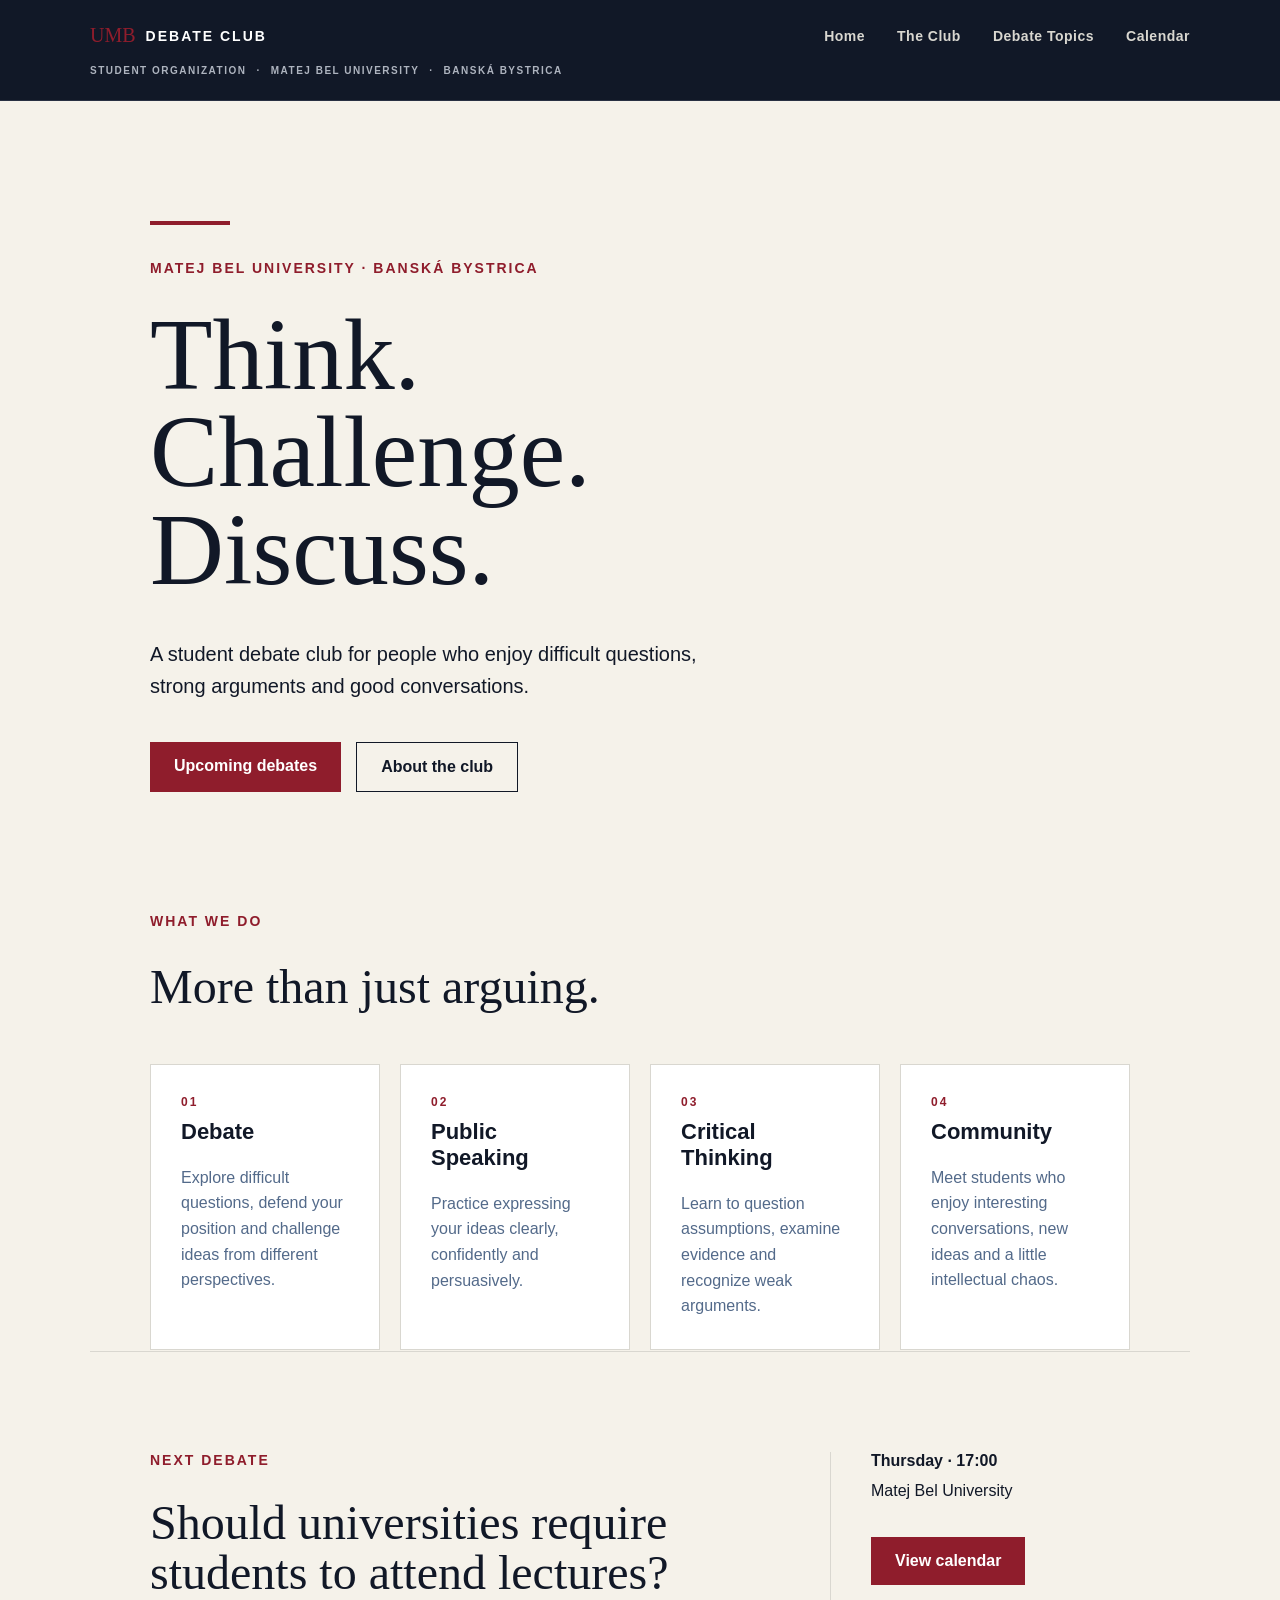
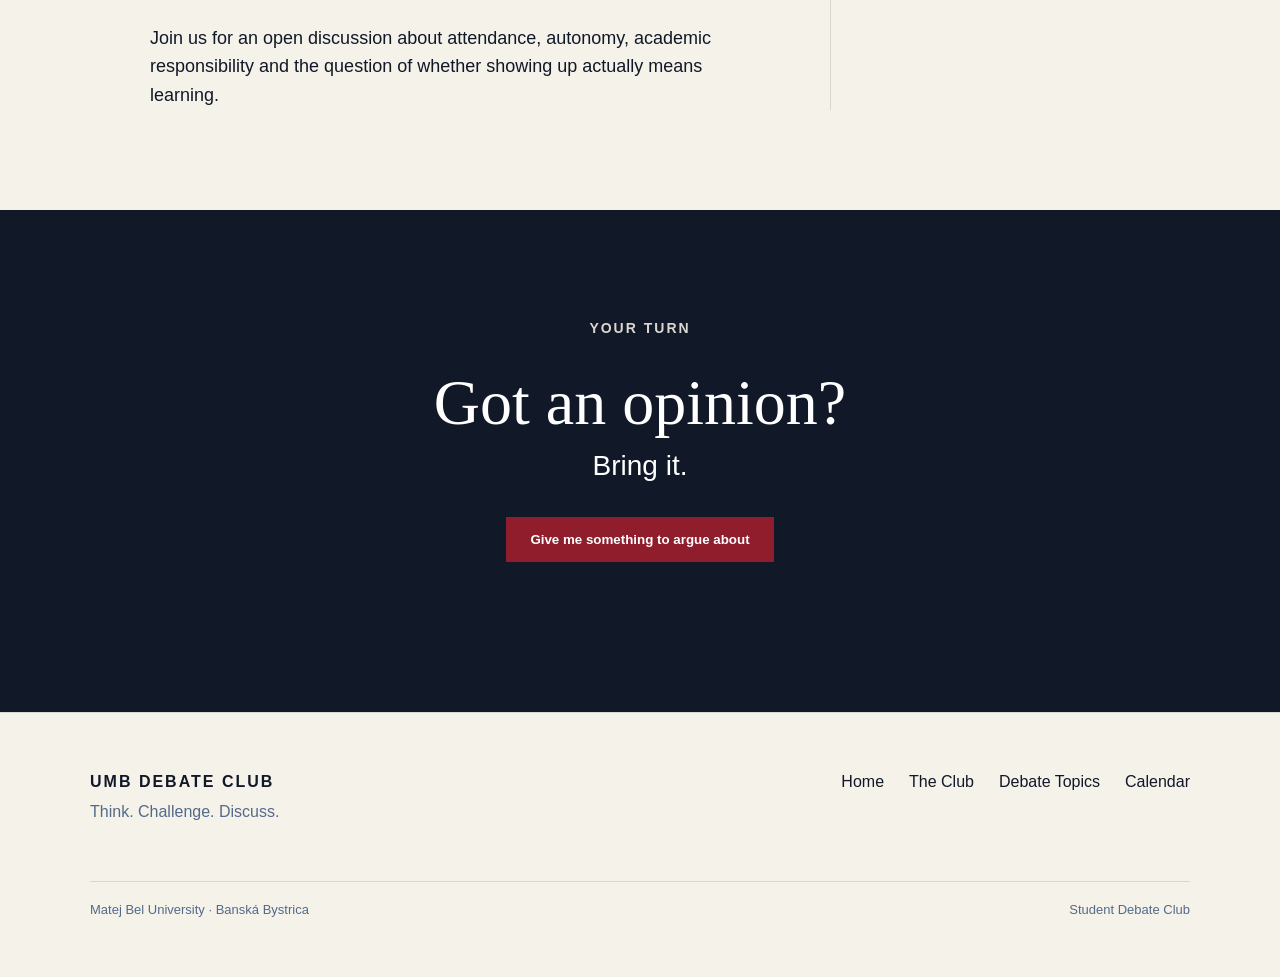
==== index.html @ 7904ed0a "Create UMB Debate Club website" ====
<!DOCTYPE html>
<html lang="en">
<head>
    <meta charset="UTF-8">
    <meta name="viewport" content="width=device-width, initial-scale=1.0">
    <title>UMB Debate Club</title>

    <link rel="stylesheet" href="./style.css">
</head>

<body>

<header>
    <nav>

        <a href="index.html" class="logo">
    <span>UMB</span>
    <strong>DEBATE CLUB</strong>
</a>

        <div class="nav-links">
            <a href="index.html">Home</a>
            <a href="club.html">The Club</a>
            <a href="topics.html">Debate Topics</a>
            <a href="calendar.html">Calendar</a>
        </div>

    </nav>

<div class="header-meta">
        <span>STUDENT ORGANIZATION</span>
        <span>·</span>
        <span>MATEJ BEL UNIVERSITY</span>
        <span>·</span>
        <span>BANSKÁ BYSTRICA</span>
    </div>

</header>


<main>

    <section class="hero">

        <p class="eyebrow">MATEJ BEL UNIVERSITY · BANSKÁ BYSTRICA</p>

        <h1>
            Think.<br>
            Challenge.<br>
            Discuss.
        </h1>

        <p class="hero-text">
            A student debate club for people who enjoy
            difficult questions, strong arguments and
            good conversations.
        </p>

        <div class="hero-buttons">
            <a href="topics.html" class="button">Upcoming debates</a>
            <a href="club.html" class="button button-secondary">About the club</a>
        </div>

    </section>


    <section class="what-we-do">

        <div class="section-heading">
            <p class="eyebrow">WHAT WE DO</p>
            <h2>More than just arguing.</h2>
        </div>

        <div class="cards">

            <article class="card">
                <span class="card-number">01</span>
                <h3>Debate</h3>
                <p>
                    Explore difficult questions, defend your position
                    and challenge ideas from different perspectives.
                </p>
            </article>

            <article class="card">
                <span class="card-number">02</span>
                <h3>Public Speaking</h3>
                <p>
                    Practice expressing your ideas clearly,
                    confidently and persuasively.
                </p>
            </article>

            <article class="card">
                <span class="card-number">03</span>
                <h3>Critical Thinking</h3>
                <p>
                    Learn to question assumptions, examine evidence
                    and recognize weak arguments.
                </p>
            </article>

            <article class="card">
                <span class="card-number">04</span>
                <h3>Community</h3>
                <p>
                    Meet students who enjoy interesting conversations,
                    new ideas and a little intellectual chaos.
                </p>
            </article>

        </div>

    </section>


    <section class="next-debate">

        <div>
            <p class="eyebrow">NEXT DEBATE</p>

            <h2>Should universities require students to attend lectures?</h2>

            <p>
                Join us for an open discussion about attendance,
                autonomy, academic responsibility and the question
                of whether showing up actually means learning.
            </p>
        </div>

        <div class="event-details">
            <p><strong>Thursday · 17:00</strong></p>
            <p>Matej Bel University</p>
            <a href="calendar.html" class="button">View calendar</a>
        </div>

    </section>


    <section class="join">

        <p class="eyebrow">YOUR TURN</p>

        <h2>Got an opinion?</h2>

        <p>Bring it.</p>

        <button class="button" id="debate-button">
    Give me something to argue about
</button>

<p id="debate-question"></p>

    </section>

</main>

<footer>

    <div class="footer-main">

        <div>
            <a href="index.html" class="footer-logo">
                UMB DEBATE CLUB
            </a>

            <p>
                Think. Challenge. Discuss.
            </p>
        </div>

        <div class="footer-links">
            <a href="index.html" class="active">Home</a>
            <a href="club.html">The Club</a>
            <a href="topics.html">Debate Topics</a>
            <a href="calendar.html">Calendar</a>
        </div>

    </div>

    <div class="footer-bottom">
        <span>Matej Bel University · Banská Bystrica</span>
        <span>Student Debate Club</span>
    </div>

</footer>

<script src="./script.js"></script>

</body>
</html>
---- style.css ----
* {
    box-sizing: border-box;
    margin: 0;
    padding: 0;
}

body {
    background-color: #f5f2ea;
    color: #111827;
    font-family: Arial, sans-serif;
}

header {
    padding: 24px 60px;
    border-bottom: 1px solid #d9d7d0;
}

header {
    position: sticky;
    top: 0;
    z-index: 1000;

    padding: 24px 60px;

    background-color: #111827;
    color: white;

    border-bottom: 1px solid #283142;
}

.header-meta {
    max-width: 1100px;
    margin: 18px auto 0;

    display: flex;
    gap: 10px;

    color: #aeb4bf;
    font-size: 10px;
    font-weight: bold;
    letter-spacing: 1.5px;
}

nav {
    max-width: 1100px;
    margin: 0 auto;

    display: flex;
    justify-content: space-between;
    align-items: center;
}

.logo {
    display: flex;
    align-items: center;
    gap: 10px;

    color: white;
    text-decoration: none;
}

.logo span {
    color: #8f1d2c;

    font-family: Georgia, serif;
    font-size: 20px;
    font-weight: 500;
}

.logo strong {
    color: white;

    font-size: 14px;
    letter-spacing: 2px;
}

.logo:hover {
    color: #8f1d2c;
}

.nav-links {
    display: flex;
    align-items: center;
    gap: 32px;
}

.nav-links a {
    position: relative;

    color: #d9d7d0;
    text-decoration: none;

    font-size: 14px;
    font-weight: bold;
    letter-spacing: 0.5px;

    transition: color 0.2s ease;
}

.nav-links a::after {
    content: "";

    position: absolute;
    left: 0;
    bottom: -8px;

    width: 0;
    height: 2px;

    background-color: #8f1d2c;

    transition: width 0.2s ease;
}

.nav-links a:hover::after,
.nav-links a.active::after {
    width: 100%;
}

.nav-links a:hover {
    color: #8f1d2c;
}

.hero {

    max-width: 1100px;
    margin: 0 auto;
    padding: 120px 60px;
}

.hero::before {
    content: "";
    display: block;
    width: 80px;
    height: 4px;
    background-color: #8f1d2c;
    margin-bottom: 35px;
}

.eyebrow {
    color: #8f1d2c;
    font-size: 14px;
    font-weight: bold;
    letter-spacing: 2px;
    margin-bottom: 30px;
}

.hero h1 {
    font-family: Georgia, serif;
    font-size: clamp(60px, 8vw, 110px);
    line-height: 0.95;
    font-weight: 500;
    margin-bottom: 40px;
}

.hero-text {
    max-width: 550px;
    font-size: 20px;
    line-height: 1.6;
    margin-bottom: 40px;
}

.hero-buttons {
    display: flex;
    gap: 15px;
}

.button {
    display: inline-block;
    padding: 15px 24px;

    background-color: #8f1d2c;
    color: white;

    text-decoration: none;
    font-weight: bold;

    border: none;
    cursor: pointer;

    transition:
        transform 0.2s ease,
        background-color 0.2s ease;
}

.button:hover {
    background-color: #111827;
    transform: translateY(-3px);
}

.button-secondary {
    background-color: transparent;
    color: #111827;
    border: 1px solid #111827;
    transition:
        background-color 0.2s ease,
        color 0.2s ease,
        transform 0.2s ease;
}

.button-secondary:hover {
    background-color: #111827;
    color: white;
    transform: translateY(-3px);
}

/* WHAT WE DO */

.what-we-do {
    max-width: 1100px;
    margin: 0 auto;
    padding: 1px 60px;
}

.section-heading {
    margin-bottom: 50px;
}

.section-heading h2 {
    font-family: Georgia, serif;
    font-size: 48px;
    font-weight: 500;
}

.cards {
    display: grid;
    grid-template-columns: repeat(4, 1fr);
    gap: 20px;
}

.card {
    background-color: white;
    border: 1px solid #d9d7d0;
    padding: 30px;
    min-height: 240px;

    transition:
        transform 0.25s ease,
        border-color 0.25s ease,
        box-shadow 0.25s ease;
}

.card:hover {
    transform: translateY(-6px);
    border-color: #8f1d2c;
    box-shadow: 0 12px 30px rgba(17, 24, 39, 0.08);
}

.card h3 {
    font-size: 22px;
    margin-bottom: 20px;
}

.card p {
    color: #536A8A;
    line-height: 1.6;
}

.card-number {
    display: block;

    color: #8f1d2c;

    font-size: 12px;
    font-weight: bold;
    letter-spacing: 2px;

    margin-bottom: 10px;
}

/* NEXT DEBATE */

.next-debate {
    max-width: 1100px;
    margin: 0 auto;
    padding: 100px 60px;
    display: grid;
    grid-template-columns: 2fr 1fr;
    gap: 80px;
    border-top: 1px solid #d9d7d0;
}

.next-debate h2 {
    font-family: Georgia, serif;
    font-size: 48px;
    font-weight: 500;
    line-height: 1.05;
    margin-bottom: 25px;
}

.next-debate > div:first-child > p:last-child {
    max-width: 650px;
    font-size: 18px;
    line-height: 1.6;
}

.event-details {
    border-left: 1px solid #d9d7d0;
    padding-left: 40px;
}

.event-details p {
    margin-bottom: 12px;
}

.event-details .button {
    margin-top: 25px;
}


/* JOIN */

.join {
    background-color: #111827;
    color: white;
    text-align: center;
    padding: 110px 30px;
}

.join .eyebrow {
    color: #d9d7d0;
}

.join h2 {
    font-family: Georgia, serif;
    font-size: 64px;
    font-weight: 500;
}

.join p:not(.eyebrow) {
    font-size: 28px;
    margin: 10px 0 35px;
}

.join .button {
    background-color: #8f1d2c;
}

.join .button:hover {
    background-color: white;
    color: #111827;
}

/* PAGE INTRO */

.page-intro {
    max-width: 1100px;
    margin: 0 auto;
    padding: 110px 60px 90px;
}

.page-intro h1 {
    max-width: 850px;
    font-family: Georgia, serif;
    font-size: 72px;
    line-height: 1;
    font-weight: 500;
    margin-bottom: 35px;
}

.page-intro > p:last-child {
    max-width: 650px;
    font-size: 20px;
    line-height: 1.6;
}


/* CLUB SECTIONS */

.club-section {
    max-width: 1100px;
    margin: 0 auto;
    padding: 90px 60px;
    border-top: 1px solid #d9d7d0;

    display: grid;
    grid-template-columns: 1fr 2fr;
    gap: 80px;
}

.section-content h2 {
    font-family: Georgia, serif;
    font-size: 46px;
    line-height: 1.1;
    font-weight: 500;
    margin-bottom: 30px;
}

.section-content p {
    max-width: 700px;
    font-size: 18px;
    line-height: 1.7;
    margin-bottom: 20px;
}


/* MEETING STEPS */

.meeting-list {
    display: flex;
    flex-direction: column;
}

.meeting-step {
    display: grid;
    grid-template-columns: 60px 1fr;
    gap: 25px;

    padding: 25px 0;
    border-bottom: 1px solid #d9d7d0;
}

.meeting-step:first-child {
    padding-top: 0;
}

.meeting-step span {
    color: #8f1d2c;
    font-weight: bold;
    letter-spacing: 1px;
}

.meeting-step h3 {
    font-size: 22px;
    margin-bottom: 8px;
}

.meeting-step p {
    color: #536A8A;
    line-height: 1.6;
}

/* TOPICS */

.topics {
    max-width: 1100px;
    margin: 0 auto;
    padding: 20px 60px 100px;
}

.topic-card {
    padding: 45px 0;
    border-top: 1px solid #d9d7d0;
}

.topic-meta {
    display: flex;
    justify-content: space-between;
    color: #8f1d2c;
    font-size: 13px;
    font-weight: bold;
    letter-spacing: 1.5px;
    margin-bottom: 25px;
}

.topic-card h2 {
    max-width: 850px;
    font-family: Georgia, serif;
    font-size: 42px;
    line-height: 1.1;
    font-weight: 500;
    margin-bottom: 20px;
}

.topic-card > p {
    max-width: 650px;
    color: #536A8A;
    font-size: 18px;
    line-height: 1.6;
    margin-bottom: 30px;
}

.topic-footer {
    display: flex;
    justify-content: space-between;
    color: #111827;
    font-size: 12px;
    font-weight: bold;
    letter-spacing: 1px;
}

/* CALENDAR */

.events {
    max-width: 1100px;
    margin: 0 auto;
    padding: 20px 60px 100px;
}

.event {
    display: grid;
    grid-template-columns: 100px 1fr 180px;
    gap: 50px;

    padding: 40px 0;
    border-top: 1px solid #d9d7d0;
}

.event-date {
    display: flex;
    flex-direction: column;
}

.event-day {
    font-family: Georgia, serif;
    font-size: 48px;
    line-height: 1;
}

.event-month {
    color: #8f1d2c;
    font-size: 13px;
    font-weight: bold;
    letter-spacing: 2px;
    margin-top: 5px;
}

.event-type {
    color: #8f1d2c;
    font-size: 12px;
    font-weight: bold;
    letter-spacing: 1.5px;
    margin-bottom: 15px;
}

.event-info h2 {
    max-width: 650px;
    font-family: Georgia, serif;
    font-size: 32px;
    line-height: 1.15;
    font-weight: 500;
    margin-bottom: 15px;
}

.event-info p:last-child {
    max-width: 600px;
    color: #536A8A;
    line-height: 1.6;
}

.event-location {
    display: flex;
    flex-direction: column;
    gap: 8px;
    border-left: 1px solid #d9d7d0;
    padding-left: 30px;
}

.event-location strong {
    font-size: 18px;
}

.event-location span {
    color: #536A8A;
    line-height: 1.4;
}

/* MOBILE */

@media (max-width: 768px) {

    footer {
    padding: 50px 25px;
}

.footer-main {
    flex-direction: column;
}


.footer-links {
    flex-direction: column;
    gap: 12px;
}

.footer-bottom {
    flex-direction: column;
    gap: 8px;
    margin-top: 40px;
}

    header {
        padding: 18px 20px;
    }

    .header-meta {
    display: none;
}

    nav {
        flex-direction: column;
        align-items: flex-start;
        gap: 20px;
    }

    .nav-links {
        flex-wrap: wrap;
        gap: 15px;
    }

    .hero {
        padding: 80px 25px;
    }

    .hero-text {
        font-size: 18px;
    }

    .what-we-do {
        padding: 70px 25px;
    }

    .cards {
        grid-template-columns: 1fr;
    }

    .next-debate {
        grid-template-columns: 1fr;
        padding: 70px 25px;
        gap: 40px;
    }

    .event-details {
        border-left: none;
        border-top: 1px solid #d9d7d0;
        padding-left: 0;
        padding-top: 30px;
    }

    .page-intro {
        padding: 80px 25px 60px;
    }

    .page-intro h1 {
        font-size: 52px;
    }

    .club-section {
        grid-template-columns: 1fr;
        padding: 70px 25px;
        gap: 40px;
    }

    .section-content h2 {
        font-size: 38px;
    }

    .topics {
        padding: 20px 25px 70px;
    }

    .topic-card h2 {
        font-size: 34px;
    }

    .events {
        padding: 20px 25px 70px;
    }

    .event {
        grid-template-columns: 70px 1fr;
        gap: 25px;
    }

    .event-location {
        grid-column: 2;
        border-left: none;
        border-top: 1px solid #d9d7d0;
        padding-left: 0;
        padding-top: 20px;
    }

    .event-info h2 {
        font-size: 27px;
    }

    .join {
        padding: 80px 25px;
    }

    .join h2 {
        font-size: 48px;
    }

}

/* FOOTER */

footer {
    background-color: #f5f2ea;
    border-top: 1px solid #d9d7d0;
    padding: 60px;
}

.footer-main {
    max-width: 1100px;
    margin: 0 auto;

    display: flex;
    justify-content: space-between;
    gap: 50px;
}

.footer-logo {
    color: #111827;
    text-decoration: none;
    font-weight: bold;
    letter-spacing: 2px;
}

.footer-main p {
    color: #536A8A;
    margin-top: 12px;
}

.footer-links {
    display: flex;
    gap: 25px;
    flex-wrap: wrap;
}

.footer-links a {
    color: #111827;
    text-decoration: none;
}

.footer-links a:hover {
    color: #8f1d2c;
}

.footer-bottom {
    max-width: 1100px;
    margin: 60px auto 0;
    padding-top: 20px;

    border-top: 1px solid #d9d7d0;

    display: flex;
    justify-content: space-between;

    color: #536A8A;
    font-size: 13px;
}

.nav-links a.active {
    color: white;
}

#debate-question {
    max-width: 700px;
    margin: 35px auto 0;
    font-family: Georgia, serif;
    font-size: 32px;
    line-height: 1.2;
    color: white;
}

#debate-question {
    max-width: 750px;
    margin: 40px auto 0;

    font-family: Georgia, serif;
    font-size: clamp(28px, 4vw, 48px);
    line-height: 1.15;
    color: white;
}
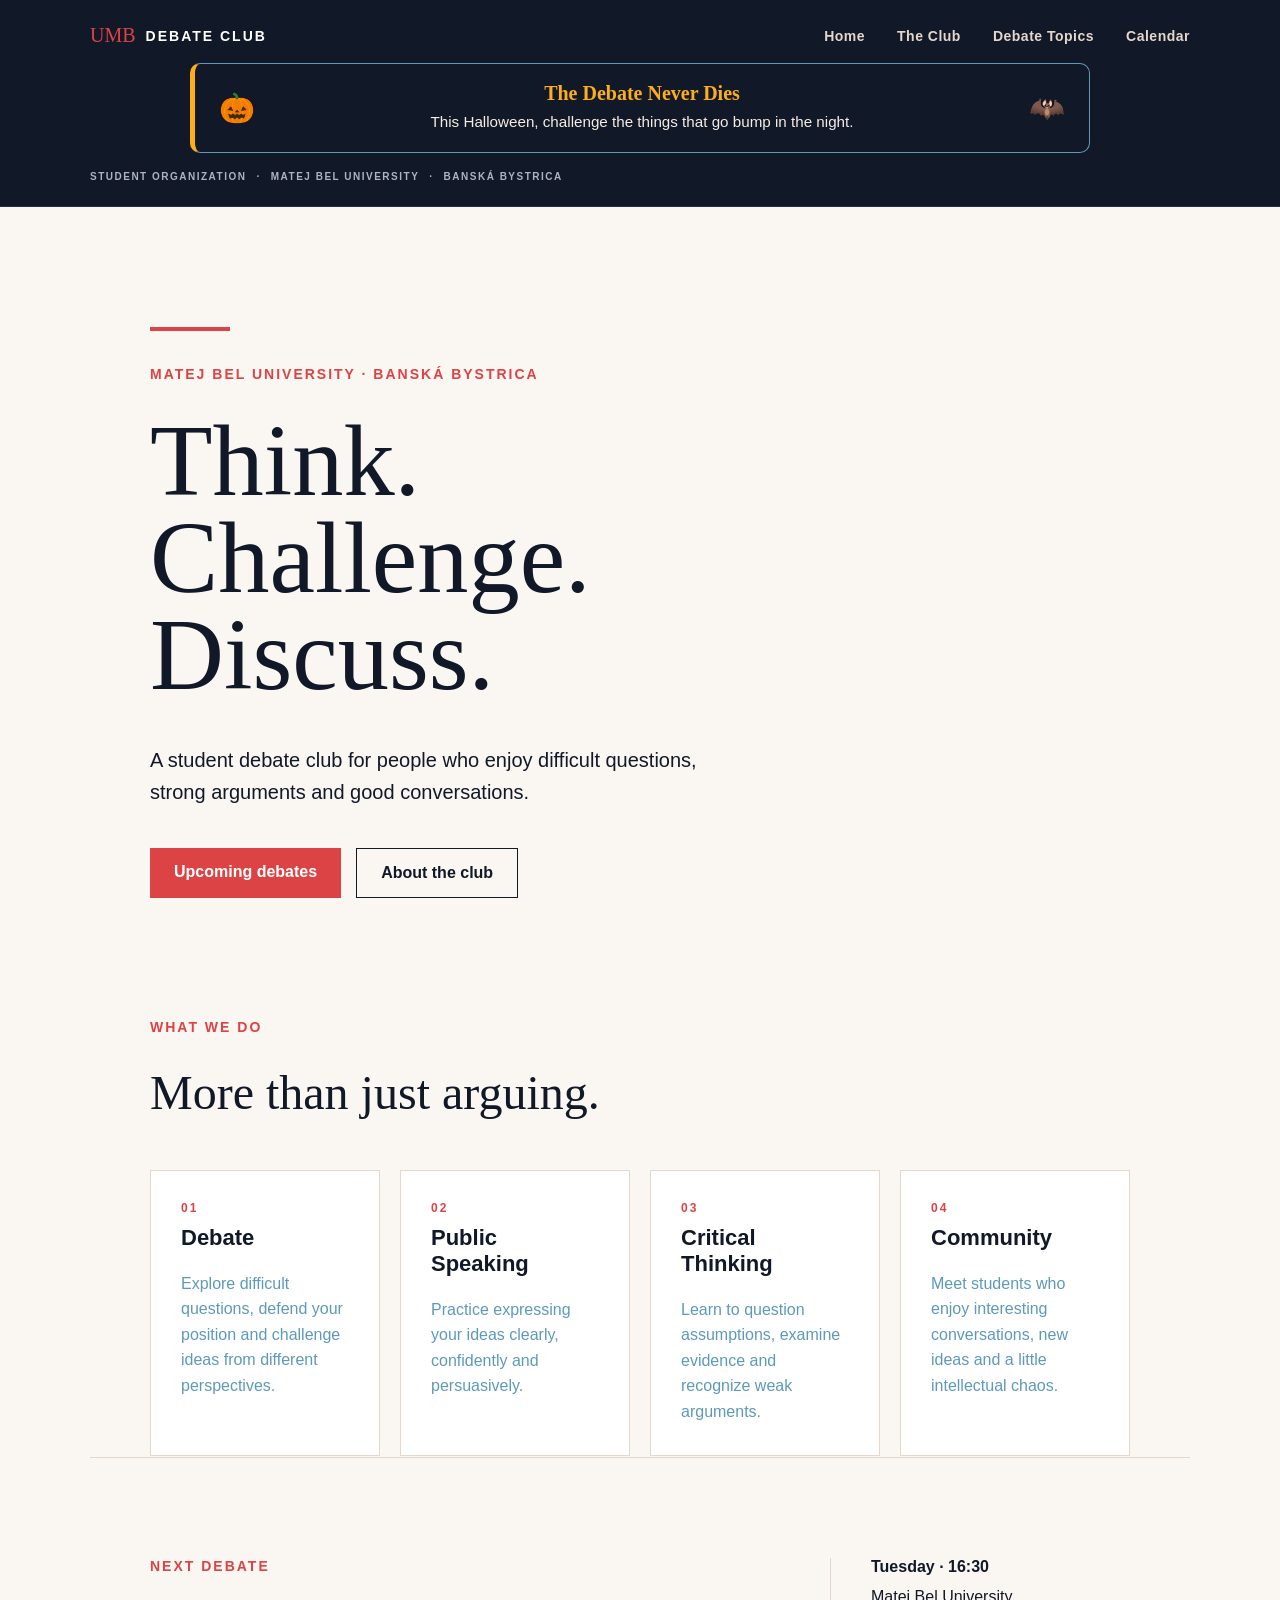
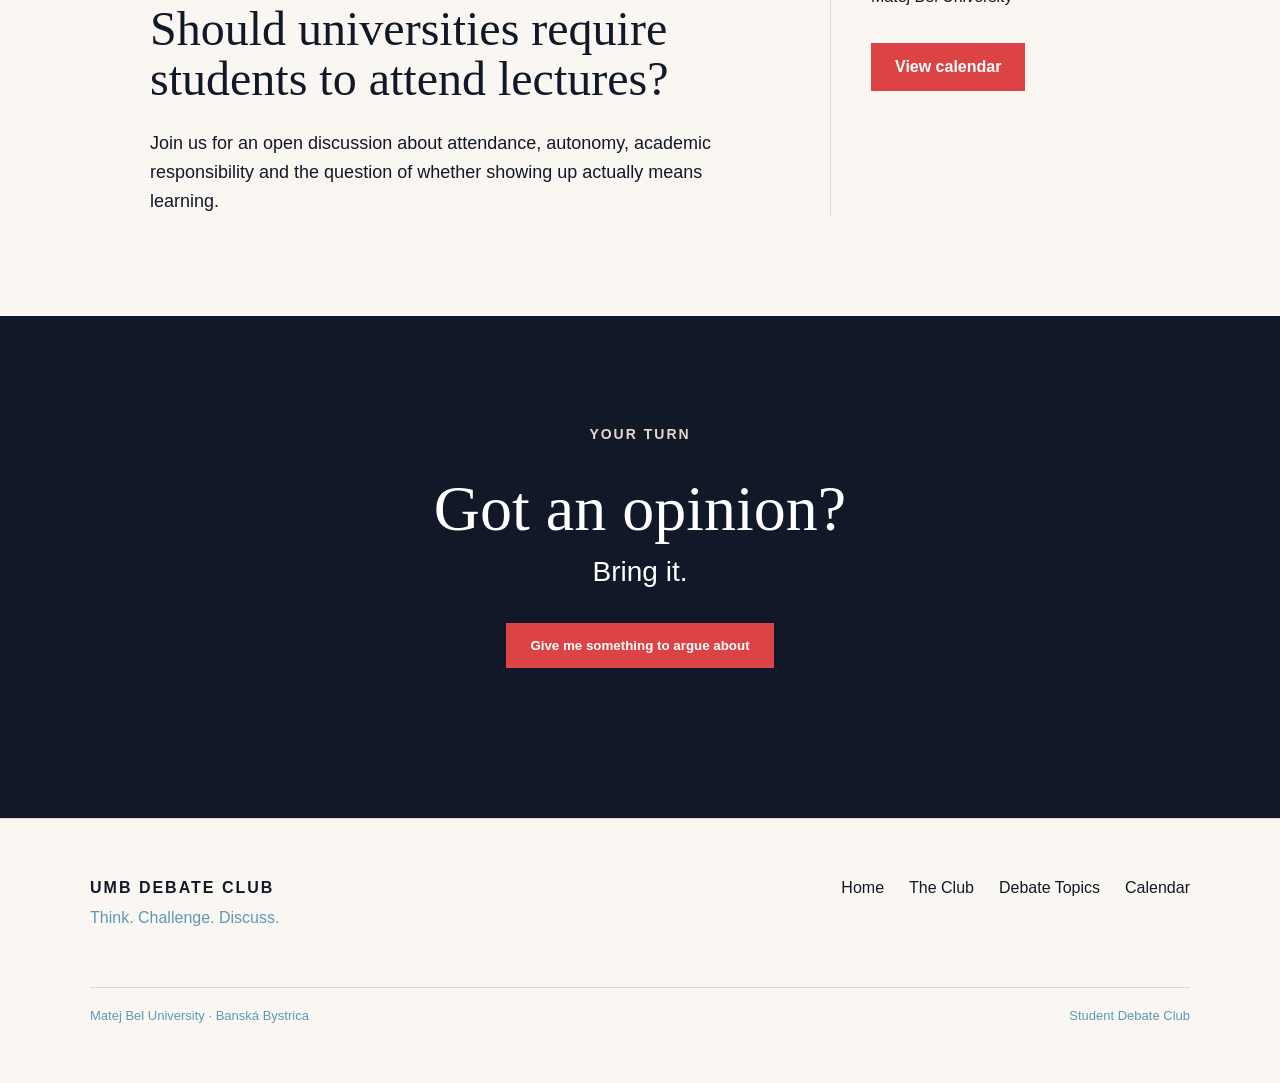
==== commit 1c50eb5f: "update Update club branding and Halloween theme" ====
--- a/index.html
+++ b/index.html
@@ -27,6 +27,17 @@
 
     </nav>
 
+
+<div class="halloween-banner">
+    <span class="halloween-icon" aria-hidden="true">🎃</span>
+    <div class="halloween-message">
+        <strong>The Debate Never Dies</strong>
+        <p>This Halloween, challenge the things that go bump in the night.</p>
+    </div>
+    <span class="halloween-icon" aria-hidden="true">🦇</span>
+</div>
+
+
 <div class="header-meta">
         <span>STUDENT ORGANIZATION</span>
         <span>·</span>
@@ -129,7 +140,7 @@
         </div>
 
         <div class="event-details">
-            <p><strong>Thursday · 17:00</strong></p>
+            <p><strong>Tuesday · 16:30</strong></p>
             <p>Matej Bel University</p>
             <a href="calendar.html" class="button">View calendar</a>
         </div>
--- a/style.css
+++ b/style.css
@@ -5,14 +5,14 @@
 }
 
 body {
-    background-color: #f5f2ea;
+    background-color: #faf7f2;
     color: #111827;
     font-family: Arial, sans-serif;
 }
 
 header {
     padding: 24px 60px;
-    border-bottom: 1px solid #d9d7d0;
+    border-bottom: 1px solid #e5d7cc;
 }
 
 header {
@@ -60,7 +60,7 @@
 }
 
 .logo span {
-    color: #8f1d2c;
+    color: #dc4345;
 
     font-family: Georgia, serif;
     font-size: 20px;
@@ -75,7 +75,7 @@
 }
 
 .logo:hover {
-    color: #8f1d2c;
+    color: #dc4345;
 }
 
 .nav-links {
@@ -87,7 +87,7 @@
 .nav-links a {
     position: relative;
 
-    color: #d9d7d0;
+    color: #e5d7cc;
     text-decoration: none;
 
     font-size: 14px;
@@ -107,7 +107,7 @@
     width: 0;
     height: 2px;
 
-    background-color: #8f1d2c;
+    background-color: #dc4345;
 
     transition: width 0.2s ease;
 }
@@ -118,7 +118,7 @@
 }
 
 .nav-links a:hover {
-    color: #8f1d2c;
+    color: #dc4345;
 }
 
 .hero {
@@ -133,12 +133,12 @@
     display: block;
     width: 80px;
     height: 4px;
-    background-color: #8f1d2c;
+    background-color: #dc4345;
     margin-bottom: 35px;
 }
 
 .eyebrow {
-    color: #8f1d2c;
+    color: #dc4345;
     font-size: 14px;
     font-weight: bold;
     letter-spacing: 2px;
@@ -169,7 +169,7 @@
     display: inline-block;
     padding: 15px 24px;
 
-    background-color: #8f1d2c;
+    background-color: #dc4345;
     color: white;
 
     text-decoration: none;
@@ -230,7 +230,7 @@
 
 .card {
     background-color: white;
-    border: 1px solid #d9d7d0;
+    border: 1px solid #e5d7cc;
     padding: 30px;
     min-height: 240px;
 
@@ -242,7 +242,7 @@
 
 .card:hover {
     transform: translateY(-6px);
-    border-color: #8f1d2c;
+    border-color: #dc4345;
     box-shadow: 0 12px 30px rgba(17, 24, 39, 0.08);
 }
 
@@ -252,14 +252,14 @@
 }
 
 .card p {
-    color: #536A8A;
+    color: #5d99b9;
     line-height: 1.6;
 }
 
 .card-number {
     display: block;
 
-    color: #8f1d2c;
+    color: #dc4345;
 
     font-size: 12px;
     font-weight: bold;
@@ -277,7 +277,7 @@
     display: grid;
     grid-template-columns: 2fr 1fr;
     gap: 80px;
-    border-top: 1px solid #d9d7d0;
+    border-top: 1px solid #e5d7cc;
 }
 
 .next-debate h2 {
@@ -295,7 +295,7 @@
 }
 
 .event-details {
-    border-left: 1px solid #d9d7d0;
+    border-left: 1px solid #e5d7cc;
     padding-left: 40px;
 }
 
@@ -318,7 +318,7 @@
 }
 
 .join .eyebrow {
-    color: #d9d7d0;
+    color: #e5d7cc;
 }
 
 .join h2 {
@@ -333,7 +333,7 @@
 }
 
 .join .button {
-    background-color: #8f1d2c;
+    background-color: #dc4345;
 }
 
 .join .button:hover {
@@ -371,7 +371,7 @@
     max-width: 1100px;
     margin: 0 auto;
     padding: 90px 60px;
-    border-top: 1px solid #d9d7d0;
+    border-top: 1px solid #e5d7cc;
 
     display: grid;
     grid-template-columns: 1fr 2fr;
@@ -407,7 +407,7 @@
     gap: 25px;
 
     padding: 25px 0;
-    border-bottom: 1px solid #d9d7d0;
+    border-bottom: 1px solid #e5d7cc;
 }
 
 .meeting-step:first-child {
@@ -415,7 +415,7 @@
 }
 
 .meeting-step span {
-    color: #8f1d2c;
+    color: #dc4345;
     font-weight: bold;
     letter-spacing: 1px;
 }
@@ -426,7 +426,7 @@
 }
 
 .meeting-step p {
-    color: #536A8A;
+    color: #5d99b9;
     line-height: 1.6;
 }
 
@@ -440,13 +440,13 @@
 
 .topic-card {
     padding: 45px 0;
-    border-top: 1px solid #d9d7d0;
+    border-top: 1px solid #e5d7cc;
 }
 
 .topic-meta {
     display: flex;
     justify-content: space-between;
-    color: #8f1d2c;
+    color: #dc4345;
     font-size: 13px;
     font-weight: bold;
     letter-spacing: 1.5px;
@@ -464,7 +464,7 @@
 
 .topic-card > p {
     max-width: 650px;
-    color: #536A8A;
+    color: #5d99b9;
     font-size: 18px;
     line-height: 1.6;
     margin-bottom: 30px;
@@ -493,7 +493,7 @@
     gap: 50px;
 
     padding: 40px 0;
-    border-top: 1px solid #d9d7d0;
+    border-top: 1px solid #e5d7cc;
 }
 
 .event-date {
@@ -508,7 +508,7 @@
 }
 
 .event-month {
-    color: #8f1d2c;
+    color: #dc4345;
     font-size: 13px;
     font-weight: bold;
     letter-spacing: 2px;
@@ -516,7 +516,7 @@
 }
 
 .event-type {
-    color: #8f1d2c;
+    color: #dc4345;
     font-size: 12px;
     font-weight: bold;
     letter-spacing: 1.5px;
@@ -534,7 +534,7 @@
 
 .event-info p:last-child {
     max-width: 600px;
-    color: #536A8A;
+    color: #5d99b9;
     line-height: 1.6;
 }
 
@@ -542,7 +542,7 @@
     display: flex;
     flex-direction: column;
     gap: 8px;
-    border-left: 1px solid #d9d7d0;
+    border-left: 1px solid #e5d7cc;
     padding-left: 30px;
 }
 
@@ -551,7 +551,7 @@
 }
 
 .event-location span {
-    color: #536A8A;
+    color: #5d99b9;
     line-height: 1.4;
 }
 
@@ -622,7 +622,7 @@
 
     .event-details {
         border-left: none;
-        border-top: 1px solid #d9d7d0;
+        border-top: 1px solid #e5d7cc;
         padding-left: 0;
         padding-top: 30px;
     }
@@ -665,7 +665,7 @@
     .event-location {
         grid-column: 2;
         border-left: none;
-        border-top: 1px solid #d9d7d0;
+        border-top: 1px solid #e5d7cc;
         padding-left: 0;
         padding-top: 20px;
     }
@@ -687,8 +687,8 @@
 /* FOOTER */
 
 footer {
-    background-color: #f5f2ea;
-    border-top: 1px solid #d9d7d0;
+    background-color: #faf7f2;
+    border-top: 1px solid #e5d7cc;
     padding: 60px;
 }
 
@@ -709,7 +709,7 @@
 }
 
 .footer-main p {
-    color: #536A8A;
+    color: #5d99b9;
     margin-top: 12px;
 }
 
@@ -725,7 +725,7 @@
 }
 
 .footer-links a:hover {
-    color: #8f1d2c;
+    color: #dc4345;
 }
 
 .footer-bottom {
@@ -733,12 +733,12 @@
     margin: 60px auto 0;
     padding-top: 20px;
 
-    border-top: 1px solid #d9d7d0;
+    border-top: 1px solid #e5d7cc;
 
     display: flex;
     justify-content: space-between;
 
-    color: #536A8A;
+    color: #5d99b9;
     font-size: 13px;
 }
 
@@ -763,4 +763,65 @@
     font-size: clamp(28px, 4vw, 48px);
     line-height: 1.15;
     color: white;
-}+}
+
+
+/* Halloween banner */
+.halloween-banner {
+    display: flex;
+    align-items: center;
+    justify-content: space-between;
+    gap: 16px;
+    margin: 16px auto;
+    padding: 18px 24px;
+    max-width: 900px;
+    background-color: #111827;
+    color: #f7ede6;
+    border: 1px solid #5d99b9;
+    border-left: 5px solid #feae19;
+    border-radius: 10px;
+}
+
+.halloween-icon {
+    font-size: 1.8rem;
+    flex-shrink: 0;
+}
+
+.halloween-message {
+    flex: 1;
+    text-align: center;
+}
+
+.halloween-message strong {
+    display: block;
+    margin-bottom: 6px;
+    color: #feae19;
+    font-family: Georgia, serif;
+    font-size: 1.25rem;
+}
+
+.halloween-message p {
+    margin: 0;
+    color: #f7ede6;
+    font-size: 0.95rem;
+    line-height: 1.5;
+}
+
+@media (max-width: 600px) {
+    .halloween-banner {
+        gap: 10px;
+        padding: 14px 12px;
+    }
+
+    .halloween-icon {
+        font-size: 1.3rem;
+    }
+
+    .halloween-message strong {
+        font-size: 1.05rem;
+    }
+
+    .halloween-message p {
+        font-size: 0.85rem;
+    }
+}
